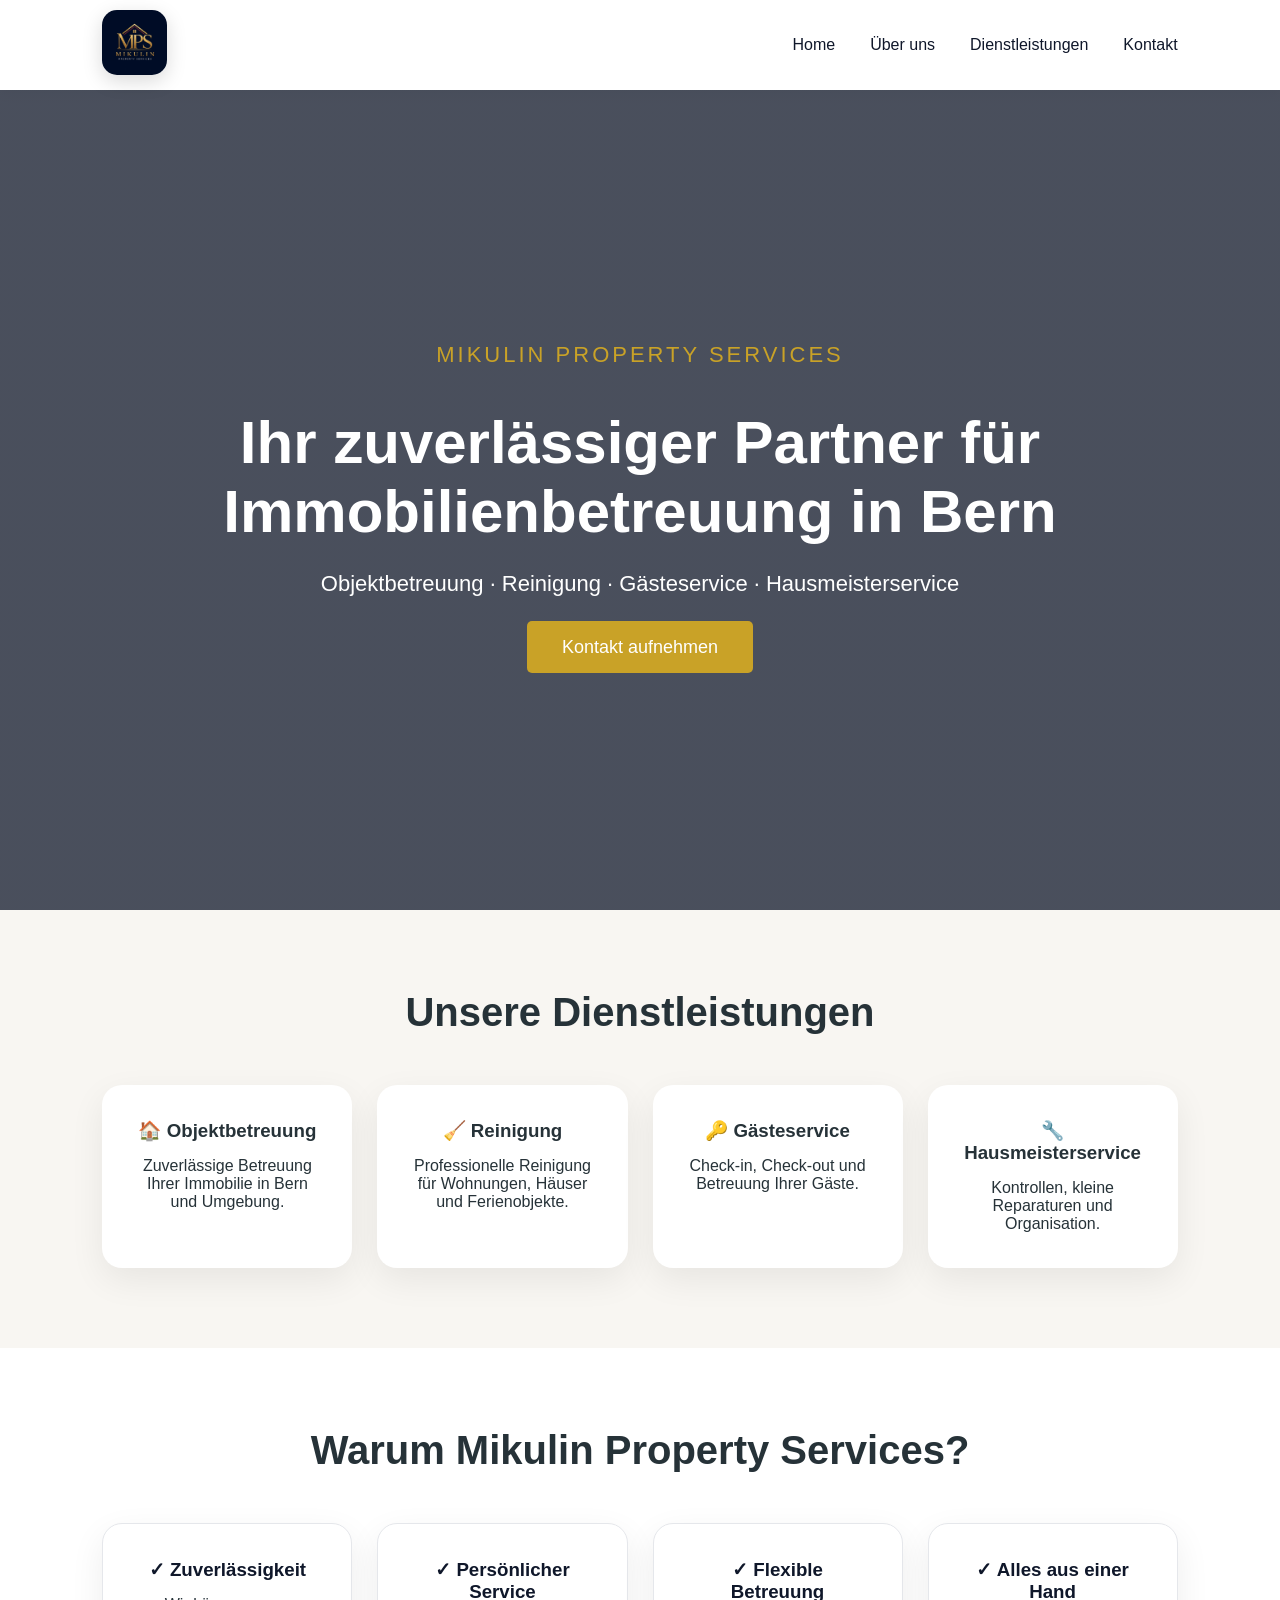
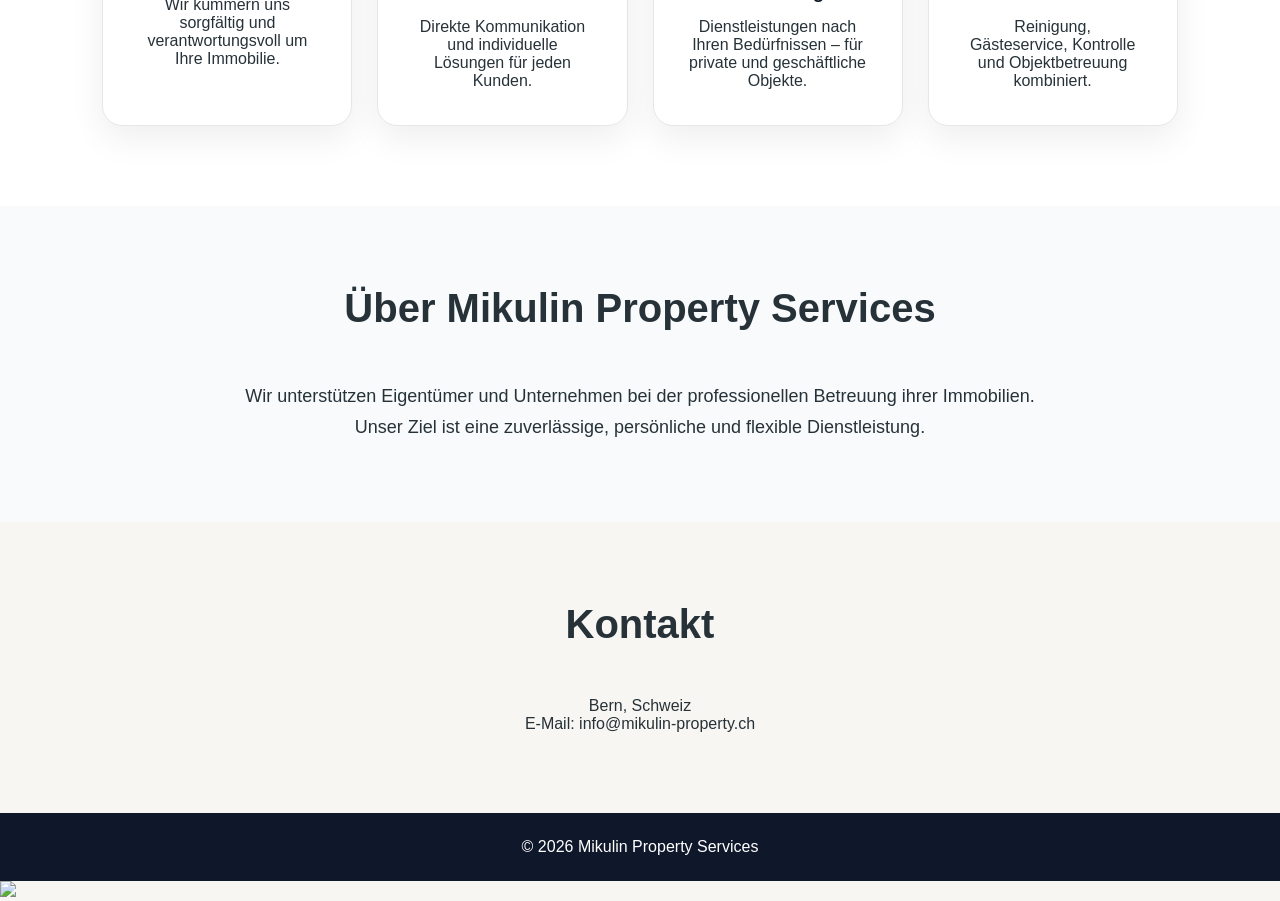
==== index.html @ 5e5d165b "Update index.html" ====
<!DOCTYPE html>
<html lang="de">

<head>

<meta charset="UTF-8">
<meta name="viewport" content="width=device-width, initial-scale=1.0">

<title>Mikulin Property Services</title>

<link rel="stylesheet" href="css/style.css">

</head>


<body>


<!-- Navigation -->

<nav>

<div class="logo">
    <img src="logo.png" alt="Mikulin Property Services">
</div>


<div class="menu">

<a href="index.html">Home</a>
<a href="about.html">Über uns</a>
<a href="services.html">Dienstleistungen</a>
<a href="contact.html">Kontakt</a>

</div>

</nav>



<!-- Hero -->

<header class="hero">


<div class="hero-content">


<p class="subtitle">
MIKULIN PROPERTY SERVICES
</p>


<h1>
Ihr zuverlässiger Partner
für Immobilienbetreuung
in Bern
</h1>


<p>
Objektbetreuung · Reinigung · Gästeservice · Hausmeisterservice
</p>


<a class="button" href="contact.html">
Kontakt aufnehmen
</a>


</div>


</header>





<!-- Services -->

<section>


<h2>
Unsere Dienstleistungen
</h2>


<div class="services">


<div class="card">

<h3>🏠 Objektbetreuung</h3>

<p>
Zuverlässige Betreuung Ihrer Immobilie in Bern und Umgebung.
</p>

</div>



<div class="card">

<h3>🧹 Reinigung</h3>

<p>
Professionelle Reinigung für Wohnungen, Häuser und Ferienobjekte.
</p>

</div>



<div class="card">

<h3>🔑 Gästeservice</h3>

<p>
Check-in, Check-out und Betreuung Ihrer Gäste.
</p>

</div>



<div class="card">

<h3>🔧 Hausmeisterservice</h3>

<p>
Kontrollen, kleine Reparaturen und Organisation.
</p>

</div>


</div>


</section>

<section class="why">


<h2>
Warum Mikulin Property Services?
</h2>



<div class="services">



<div class="card">

<h3>✓ Zuverlässigkeit</h3>

<p>
Wir kümmern uns sorgfältig und verantwortungsvoll
um Ihre Immobilie.
</p>

</div>



<div class="card">

<h3>✓ Persönlicher Service</h3>

<p>
Direkte Kommunikation und individuelle Lösungen
für jeden Kunden.
</p>

</div>



<div class="card">

<h3>✓ Flexible Betreuung</h3>

<p>
Dienstleistungen nach Ihren Bedürfnissen –
für private und geschäftliche Objekte.
</p>

</div>



<div class="card">

<h3>✓ Alles aus einer Hand</h3>

<p>
Reinigung, Gästeservice, Kontrolle und
Objektbetreuung kombiniert.
</p>

</div>



</div>


</section>



<!-- About -->

<section class="about">


<h2>
Über Mikulin Property Services
</h2>


<p>

Wir unterstützen Eigentümer und Unternehmen
bei der professionellen Betreuung ihrer Immobilien.

Unser Ziel ist eine zuverlässige,
persönliche und flexible Dienstleistung.

</p>


</section>





<!-- Contact -->


<section class="contact">


<h2>
Kontakt
</h2>


<p>
Bern, Schweiz
</p>


<p>
E-Mail: info@mikulin-property.ch
</p>


</section>





<footer>

<p>
© 2026 Mikulin Property Services
</p>

</footer>

<a
class="whatsapp"

href="https://wa.me/41799398542"

target="_blank">

<img src="https://upload.wikimedia.org/wikipedia/commons/6/6b/WhatsApp.svg">

</a>

</body>

</html>
---- css/style.css ----
* {
    margin: 0;
    padding: 0;
    box-sizing: border-box;
}


body{

    font-family:Arial,sans-serif;

    background:#F8F6F2;

    color:#263238;

}


/* NAVIGATION */

nav {

    height:90px;

    width:100%;

    display:flex;

    justify-content:space-between;

    align-items:center;

    padding:0 8%;

   background:#ffffff;
box-shadow:0 2px 15px rgba(0,0,0,.05);
  
}

.logo {
    font-size: 24px;
    font-weight: bold;
    color: #0f172a;
}


.logo span {
    color: #c9a227;
}


.menu {
    display: flex;
    gap: 35px;
}


.menu a {
    text-decoration: none;
    color: #0f172a;
    font-size: 16px;
}


.menu a:hover {
    color: #c9a227;
}





/* HERO SECTION */


.hero {

    height: calc(100vh - 80px);

    background:
    linear-gradient(
    rgba(15,23,42,0.75),
    rgba(15,23,42,0.75)
    ),
    url("../images/house.jpg");


    background-size: cover;
    background-position: center;


    display: flex;
    justify-content: center;
    align-items: center;


    text-align: center;

    color:white;

}



.hero-content {

    max-width:900px;

}



.hero h1 {

    font-size:60px;
    margin-bottom:25px;

}



.hero p {

    font-size:22px;
    margin-bottom:40px;

}



.button {

    background:#c9a227;

    color:white;

    padding:16px 35px;

    border-radius:5px;

    text-decoration:none;

    font-size:18px;

}





/* SERVICES */


section {

    padding:80px 8%;

}



h2 {

    text-align:center;

    font-size:40px;

    margin-bottom:50px;

}



.services {

    display:grid;

    grid-template-columns:repeat(4,1fr);

    gap:25px;

}



.card {

    background:#f8fafc;
    text-align:center;

    background:white;

border-radius:20px;

padding:35px;

box-shadow:0 12px 35px rgba(0,0,0,.07);

transition:.35s;

}



.card h3 {

    margin-bottom:15px;

}



.card:hover{

transform:translateY(-10px);

box-shadow:0 20px 45px rgba(0,0,0,.12);

}





/* ABOUT */


.about {

    background:#f8fafc;

    text-align:center;

}



.about p {

    max-width:800px;

    margin:auto;

    font-size:18px;

    line-height:1.7;

}





/* CONTACT */


.contact {

    text-align:center;

}





/* FOOTER */


footer {

    background:#0f172a;

    color:white;

    text-align:center;

    padding:25px;

}
.subtitle {

    letter-spacing: 3px;
    font-size: 16px;
    color:#c9a227;
    margin-bottom:20px;

}

.why {

    background:#ffffff;

}


.why .card {

    border:1px solid #e5e7eb;

}


.why .card h3 {

    color:#0f172a;

}

.logo img {

    height: 65px;
    width: auto;

    border-radius: 15px;

    box-shadow: 0 6px 20px rgba(0,0,0,0.15);

}
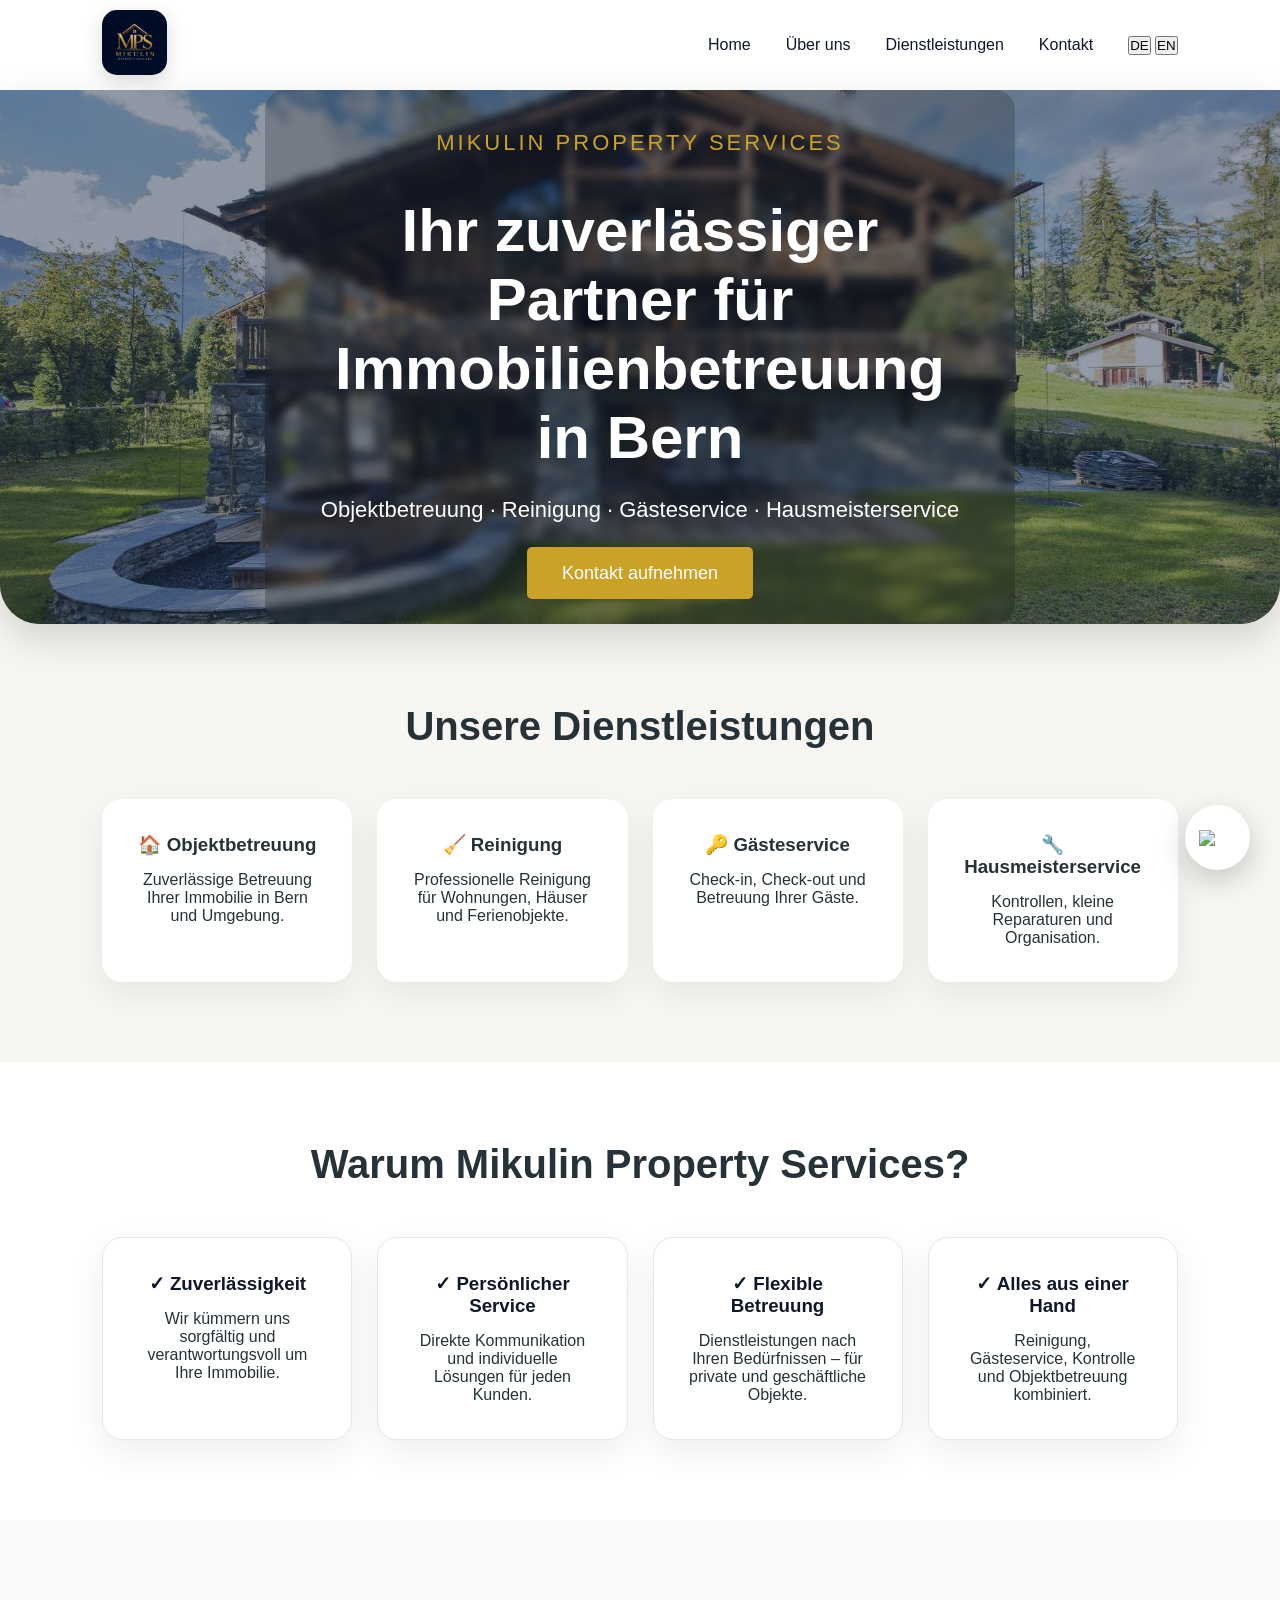
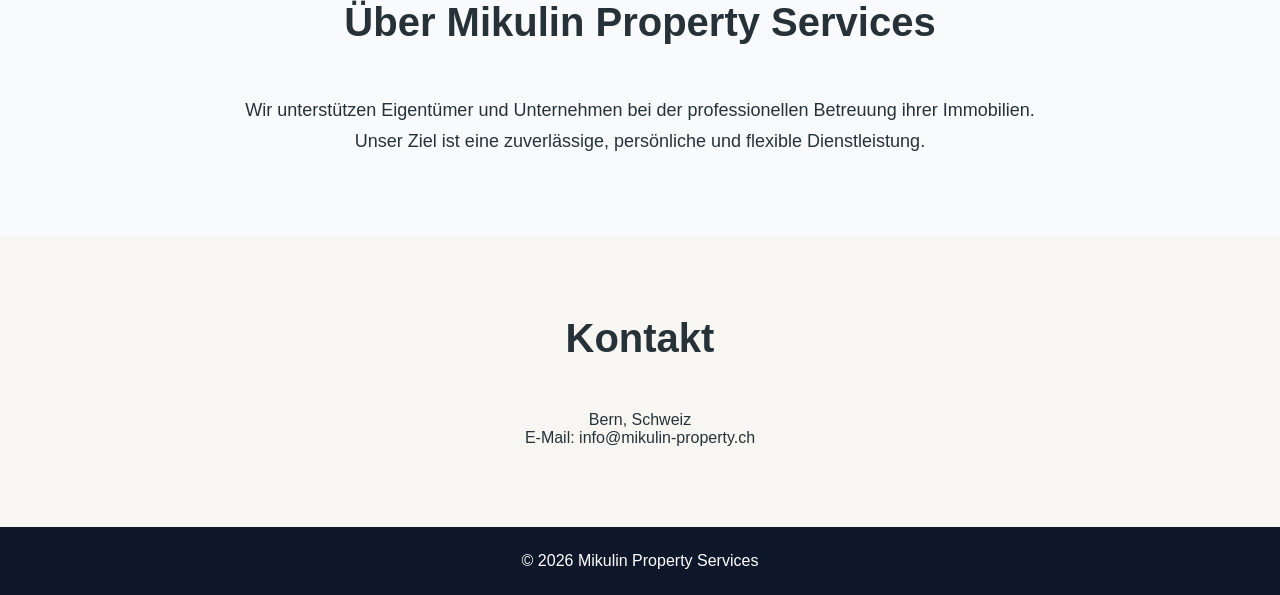
==== commit 67cb53a2: "Update index.html" ====
--- a/index.html
+++ b/index.html
@@ -31,7 +31,13 @@
 <a href="about.html">Über uns</a>
 <a href="services.html">Dienstleistungen</a>
 <a href="contact.html">Kontakt</a>
-
+<div class="language-switcher">
+
+    <button onclick="changeLanguage('de')">DE</button>
+
+    <button onclick="changeLanguage('en')">EN</button>
+
+</div>
 </div>
 
 </nav>
@@ -286,7 +292,8 @@
 <img src="https://upload.wikimedia.org/wikipedia/commons/6/6b/WhatsApp.svg">
 
 </a>
-
+<script src="js/translations.js"></script>
+<script src="js/script.js"></script>
 </body>
 
 </html>
--- a/css/style.css
+++ b/css/style.css
@@ -59,13 +59,40 @@
     text-decoration: none;
     color: #0f172a;
     font-size: 16px;
+     position:relative;
+    transition:.35s;
+
+}
+
+.menu a::after{
+
+    content:"";
+
+    position:absolute;
+
+    left:0;
+
+    bottom:-8px;
+
+    width:0;
+
+    height:2px;
+
+    background:#C8A24C;
+
+    transition:.35s;
+
 }
 
 
 .menu a:hover {
     color: #c9a227;
 }
-
+.menu a:hover::after{
+
+    width:100%;
+
+}
 
 
 
@@ -74,40 +101,83 @@
 
 
 .hero {
-
-    height: calc(100vh - 80px);
+      position:relative;
+
+    overflow:hidden;
+
+  background:
+    linear-gradient(
+        rgba(16,35,63,.45),
+        rgba(16,35,63,.45)
+    ),
+    url("../hero-house.jpg");
+
+    background-size:cover;
+
+    background-position:center;
+
+    background-repeat:no-repeat;
+
+    display:flex;
+
+    justify-content:center;
+
+    align-items:center;
+
+    text-align:center;
+
+    color:white;
+    border-bottom-left-radius: 40px;
+border-bottom-right-radius: 40px;
+    box-shadow: 0 15px 40px rgba(0,0,0,.15);
+
+
+
+}
+
+.hero::before{
+
+    content:"";
+
+    position:absolute;
+
+    inset:0;
 
     background:
-    linear-gradient(
-    rgba(15,23,42,0.75),
-    rgba(15,23,42,0.75)
-    ),
-    url("../images/house.jpg");
-
-
-    background-size: cover;
-    background-position: center;
-
-
-    display: flex;
-    justify-content: center;
-    align-items: center;
-
-
-    text-align: center;
-
-    color:white;
-
-}
-
+        linear-gradient(
+            rgba(16,35,63,.35),
+            rgba(16,35,63,.35)
+        ),
+        url("../hero-house.jpg");
+
+    background-size:cover;
+    background-position:center;
+
+    filter:blur(4px);
+
+    transform:scale(1.08);
+
+    z-index:-1;
+
+}
 
 
 .hero-content {
 
-    max-width:900px;
-
-}
-
+    max-width:750px;
+
+    padding:40px;
+
+    background:rgba(0,0,0,.18);
+
+    backdrop-filter:blur(4px);
+
+    -webkit-backdrop-filter:blur(4px);
+
+    border-radius:20px;
+    animation:fadeUp 1.2s ease;
+
+}
 
 
 .hero h1 {
@@ -317,3 +387,127 @@
     box-shadow: 0 6px 20px rgba(0,0,0,0.15);
 
 }
+
+.whatsapp{
+
+position:fixed;
+
+right:30px;
+
+bottom:30px;
+
+width:65px;
+
+height:65px;
+
+background:white;
+
+border-radius:50%;
+
+display:flex;
+
+justify-content:center;
+
+align-items:center;
+
+box-shadow:0 10px 30px rgba(0,0,0,.2);
+
+z-index:999;
+
+transition:.3s;
+
+}
+
+.whatsapp img{
+
+width:38px;
+     
+
+}
+
+.whatsapp:hover{
+
+transform:scale(1.12);
+
+}
+@keyframes fadeUp{
+
+    from{
+
+        opacity:0;
+
+        transform:translateY(40px);
+
+    }
+
+    to{
+
+        opacity:1;
+
+        transform:translateY(0);
+
+    }
+
+}
+
+.button{
+
+    transition:.35s;
+
+}
+
+.button:hover{
+
+    transform:translateY(-4px);
+
+    background:#B68E36;
+
+    box-shadow:0 12px 25px rgba(200,162,76,.35);
+
+}
+
+.card:hover{
+
+    transform:translateY(-10px) scale(1.03);
+
+}
+
+.logo img{
+
+    transition:.4s;
+
+}
+
+.logo img:hover{
+
+    transform:scale(1.05);
+
+}
+
+@keyframes pulse{
+
+    0%{
+
+        box-shadow:0 0 0 0 rgba(37,211,102,.6);
+
+    }
+
+    70%{
+
+        box-shadow:0 0 0 18px rgba(37,211,102,0);
+
+    }
+
+    100%{
+
+        box-shadow:0 0 0 0 rgba(37,211,102,0);
+
+    }
+
+}
+
+.whatsapp{
+
+    animation:pulse 2.5s infinite;
+
+}
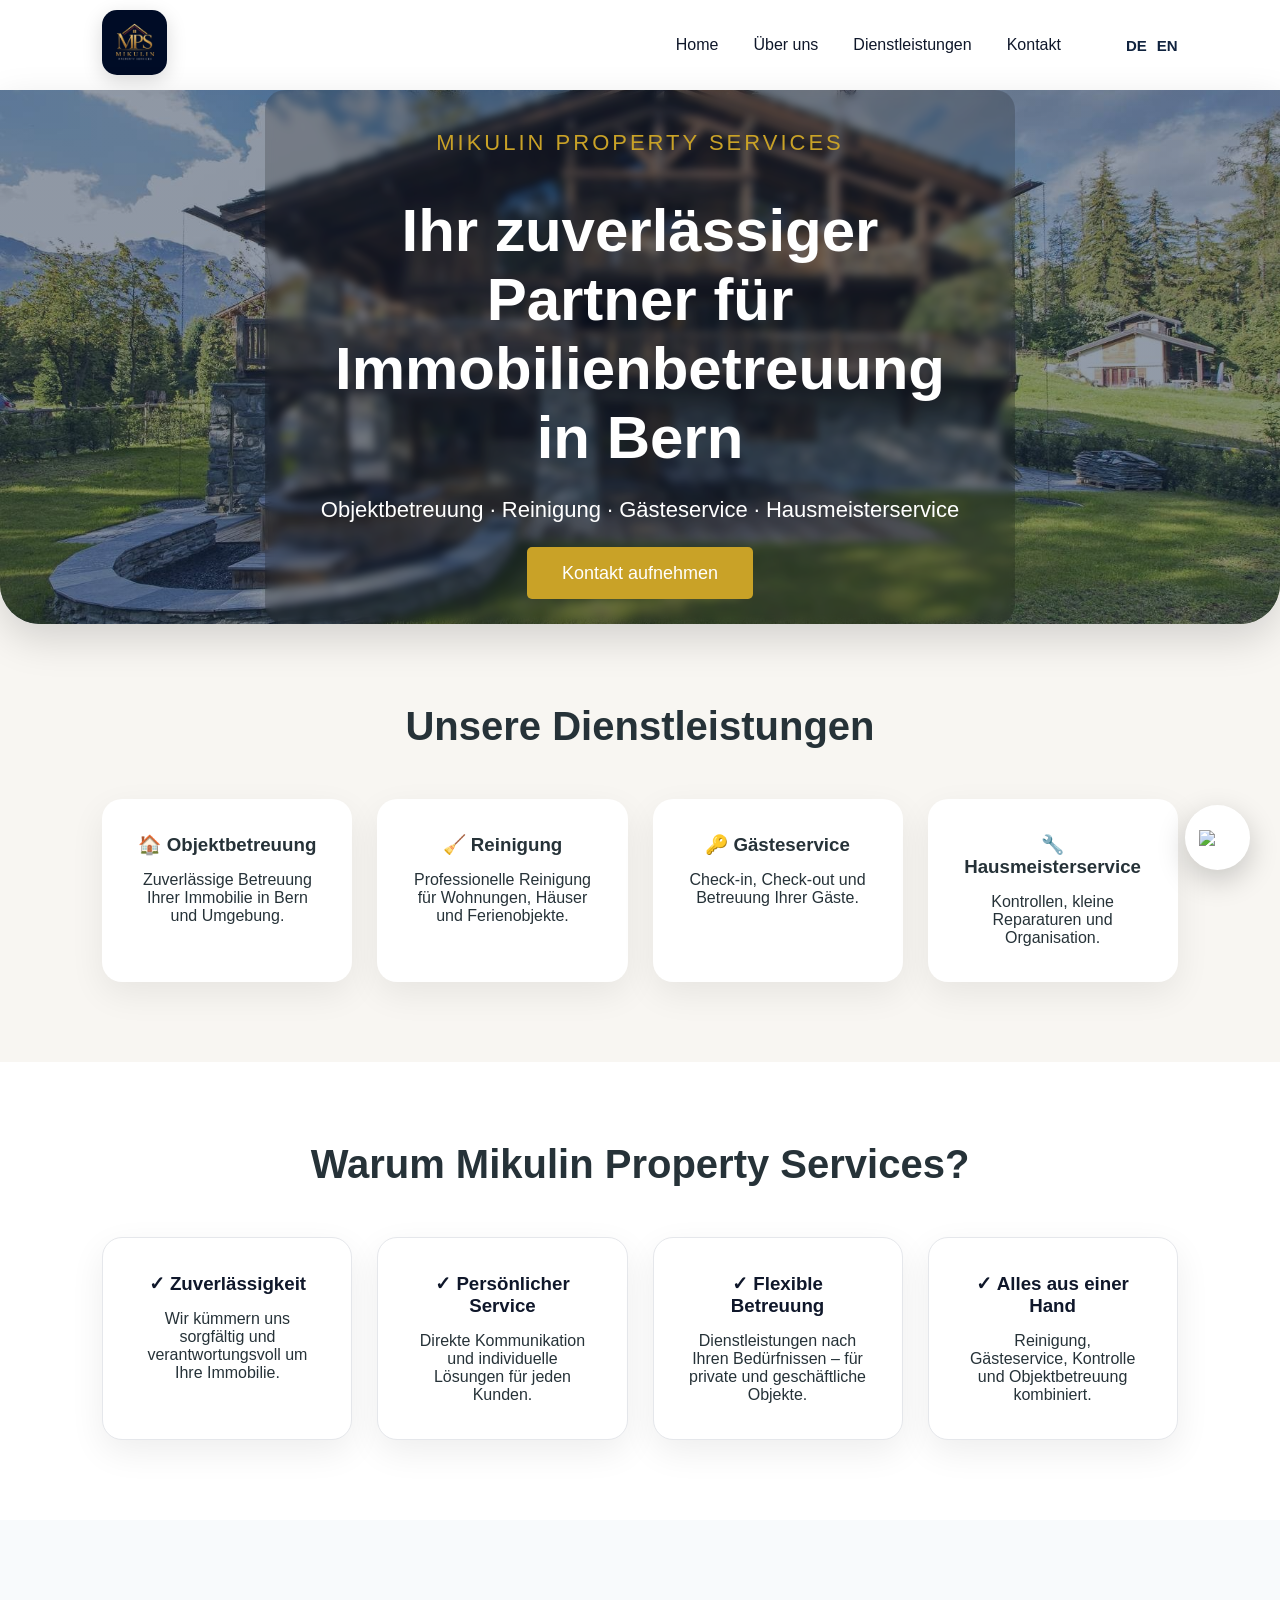
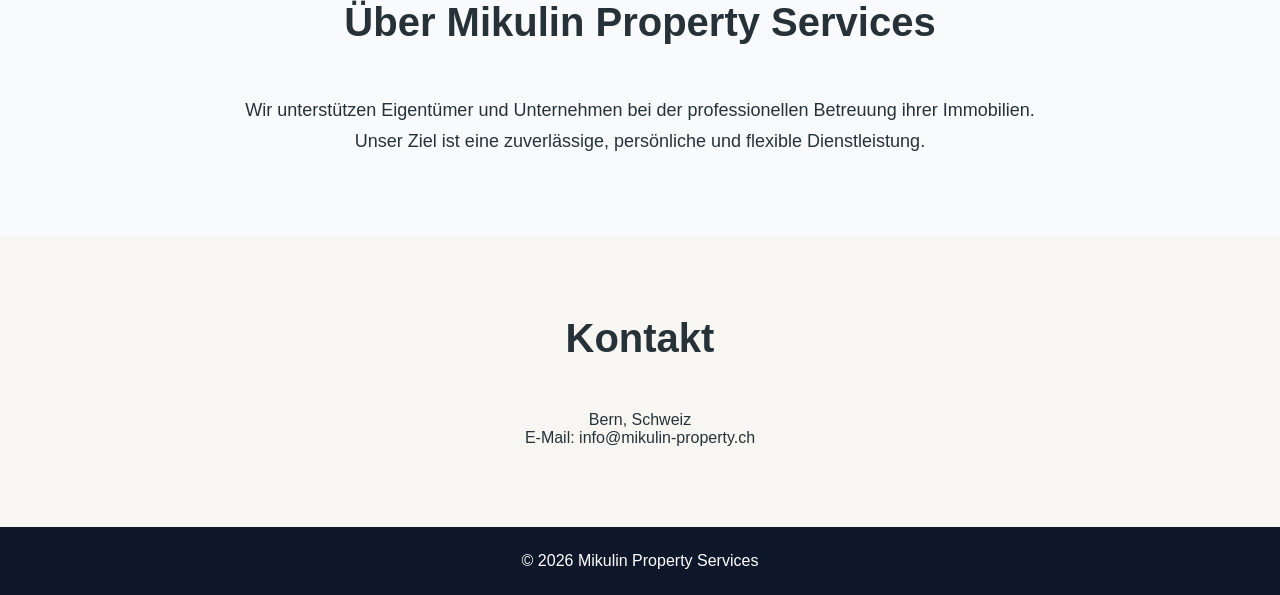
==== commit 0f393fa3: "Update index.html" ====
--- a/index.html
+++ b/index.html
@@ -57,7 +57,7 @@
 </p>
 
 
-<h1>
+<h1 data-key="hero-title">
 Ihr zuverlässiger Partner
 für Immobilienbetreuung
 in Bern
--- a/css/style.css
+++ b/css/style.css
@@ -511,3 +511,36 @@
     animation:pulse 2.5s infinite;
 
 }
+.language-switcher{
+
+    display:flex;
+
+    gap:10px;
+
+    margin-left:30px;
+
+}
+
+.language-switcher button{
+
+    background:none;
+
+    border:none;
+
+    cursor:pointer;
+
+    font-size:15px;
+
+    font-weight:bold;
+
+    color:#10233F;
+
+    transition:.3s;
+
+}
+
+.language-switcher button:hover{
+
+    color:#C8A24C;
+
+}
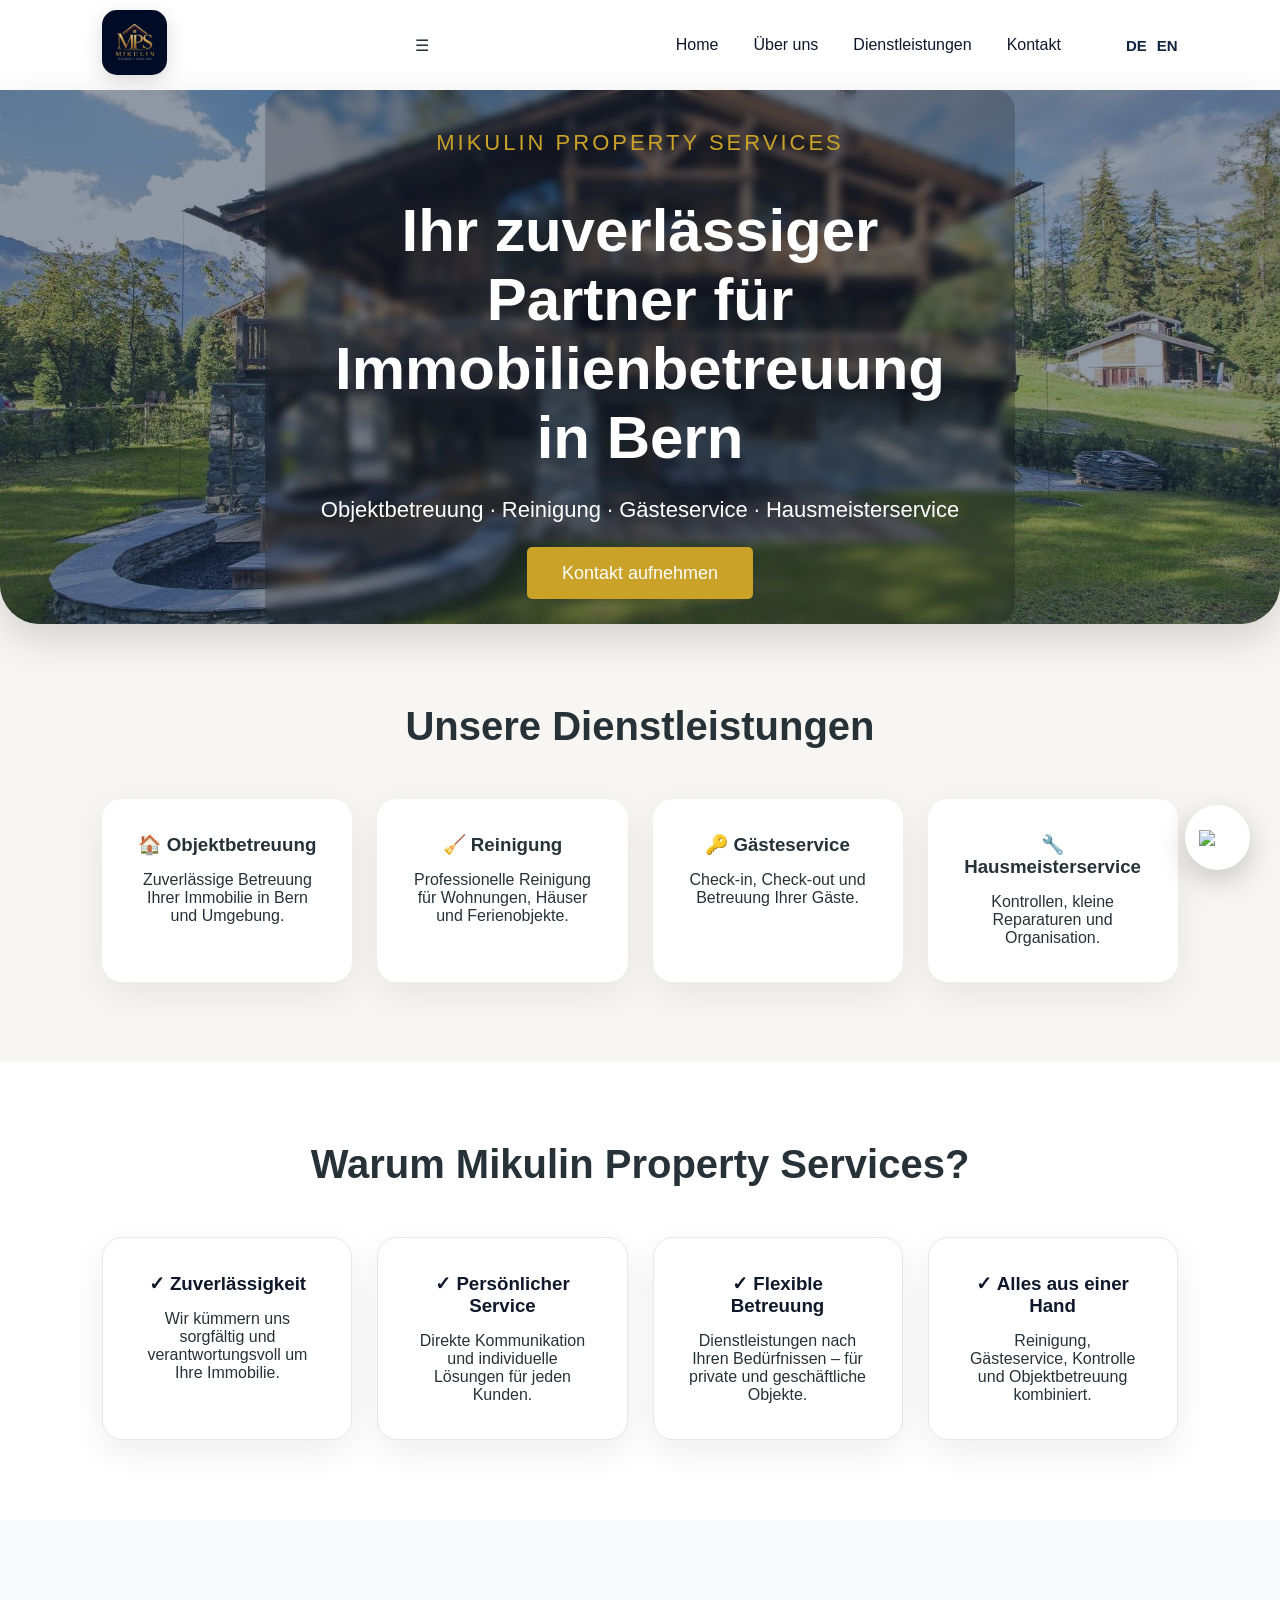
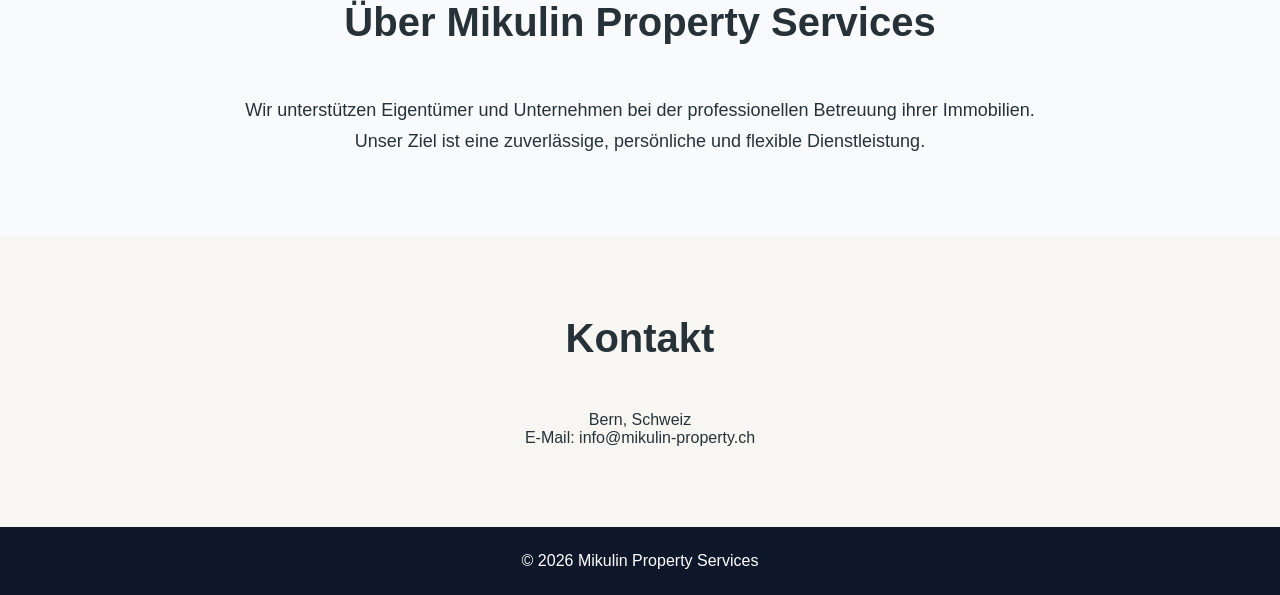
==== commit b90fc9d9: "Update index.html" ====
--- a/index.html
+++ b/index.html
@@ -24,8 +24,13 @@
     <img src="logo.png" alt="Mikulin Property Services">
 </div>
 
-
-<div class="menu">
+    <div class="burger" id="burger">
+
+    ☰
+
+</div>
+
+<div class="menu" id="menu">
 
 <a href="index.html">Home</a>
 <a href="about.html">Über uns</a>
--- a/css/style.css
+++ b/css/style.css
@@ -34,6 +34,7 @@
 
    background:#ffffff;
 box-shadow:0 2px 15px rgba(0,0,0,.05);
+
   
 }
 
@@ -386,6 +387,7 @@
 
     box-shadow: 0 6px 20px rgba(0,0,0,0.15);
 
+
 }
 
 .whatsapp{
@@ -544,3 +546,88 @@
     color:#C8A24C;
 
 }
+
+/* ==========================================
+   MOBILE VERSION
+========================================== */
+
+@media (max-width: 768px) {
+
+    nav {
+        flex-direction: column;
+        height: auto;
+        padding: 20px;
+        gap: 20px;
+    }
+
+    .logo img {
+        height: 55px;
+    }
+
+    .menu {
+        flex-wrap: wrap;
+        justify-content: center;
+        gap: 18px;
+    }
+
+    .hero {
+        height: 430px;
+        padding: 25px;
+    }
+
+    .hero-content {
+        width: 100%;
+        max-width: 100%;
+        padding: 25px;
+    }
+
+    .hero h1 {
+        font-size: 34px;
+    }
+
+    .hero p {
+        font-size: 18px;
+    }
+
+    h2 {
+        font-size: 30px;
+    }
+
+    .services {
+        grid-template-columns: 1fr;
+    }
+
+    .about p {
+        font-size: 17px;
+    }
+
+    .button {
+        display: inline-block;
+        width: 100%;
+        max-width: 280px;
+    }
+
+    .whatsapp {
+        width: 55px;
+        height: 55px;
+        right: 18px;
+        bottom: 18px;
+    }
+
+}
+
+/* Телефоны */
+@media (max-width: 768px) {
+
+}
+
+/* Планшеты */
+@media (max-width: 1024px) {
+
+}
+
+/* Очень большие мониторы */
+@media (min-width: 1400px) {
+
+}
+
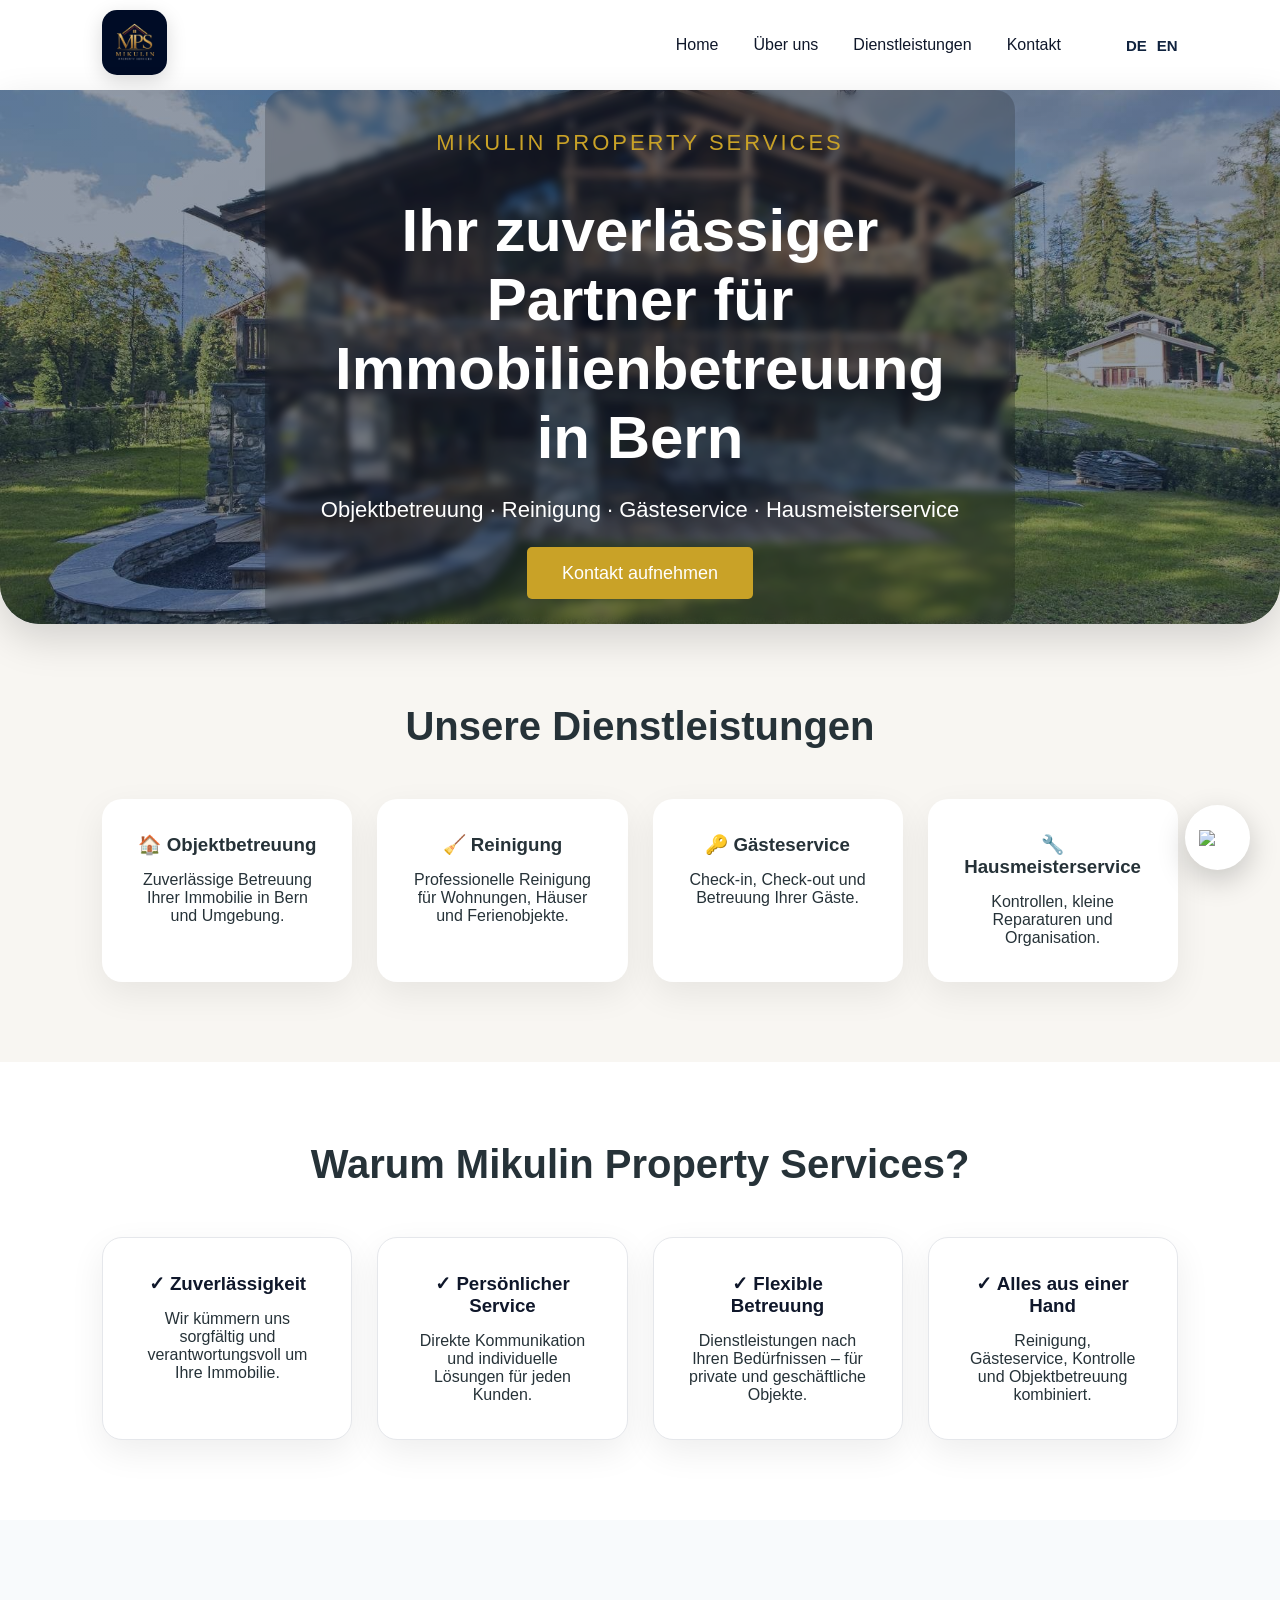
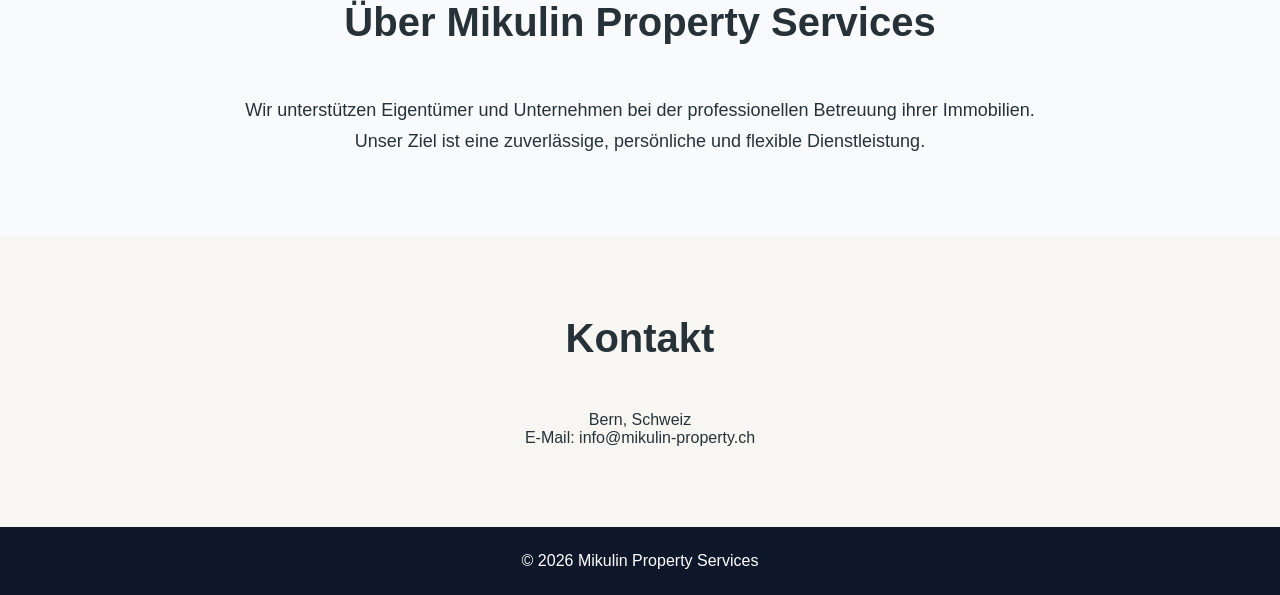
==== commit 16188ec2: "Update index.html" ====
--- a/index.html
+++ b/index.html
@@ -24,9 +24,11 @@
     <img src="logo.png" alt="Mikulin Property Services">
 </div>
 
-    <div class="burger" id="burger">
-
-    ☰
+<div class="burger" id="burger">
+
+    <span></span>
+    <span></span>
+    <span></span>
 
 </div>
 
--- a/css/style.css
+++ b/css/style.css
@@ -53,6 +53,17 @@
 .menu {
     display: flex;
     gap: 35px;
+}
+.burger{
+
+    display:none;
+
+    font-size:34px;
+
+    cursor:pointer;
+
+    color:#10233F;
+
 }
 
 
@@ -552,6 +563,39 @@
 ========================================== */
 
 @media (max-width: 768px) {
+    .burger{
+
+    display:block;
+
+}
+
+.menu{
+
+    display:none;
+
+    flex-direction:column;
+
+    position:absolute;
+
+    top:90px;
+
+    left:0;
+
+    width:100%;
+
+    background:white;
+
+    padding:25px;
+
+    box-shadow:0 10px 25px rgba(0,0,0,.1);
+
+}
+
+.menu.active{
+
+    display:flex;
+
+}
 
     nav {
         flex-direction: column;
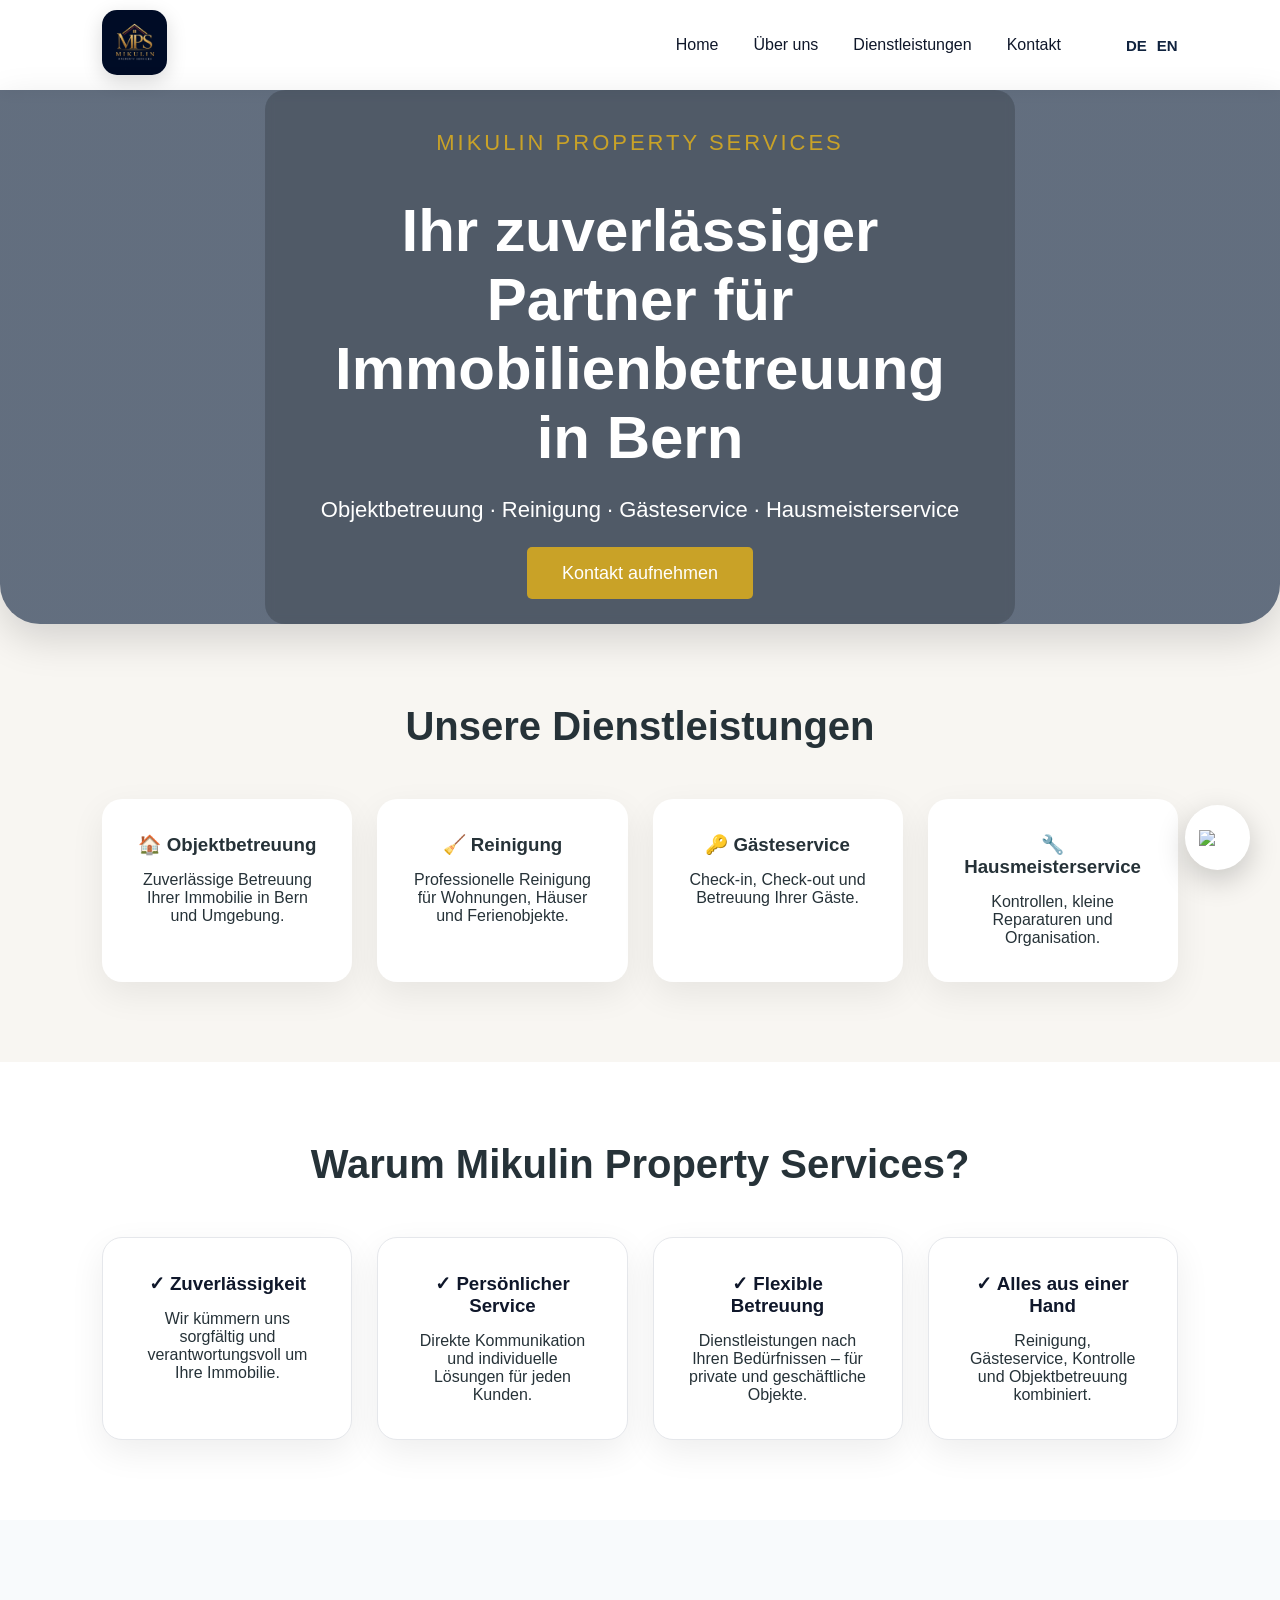
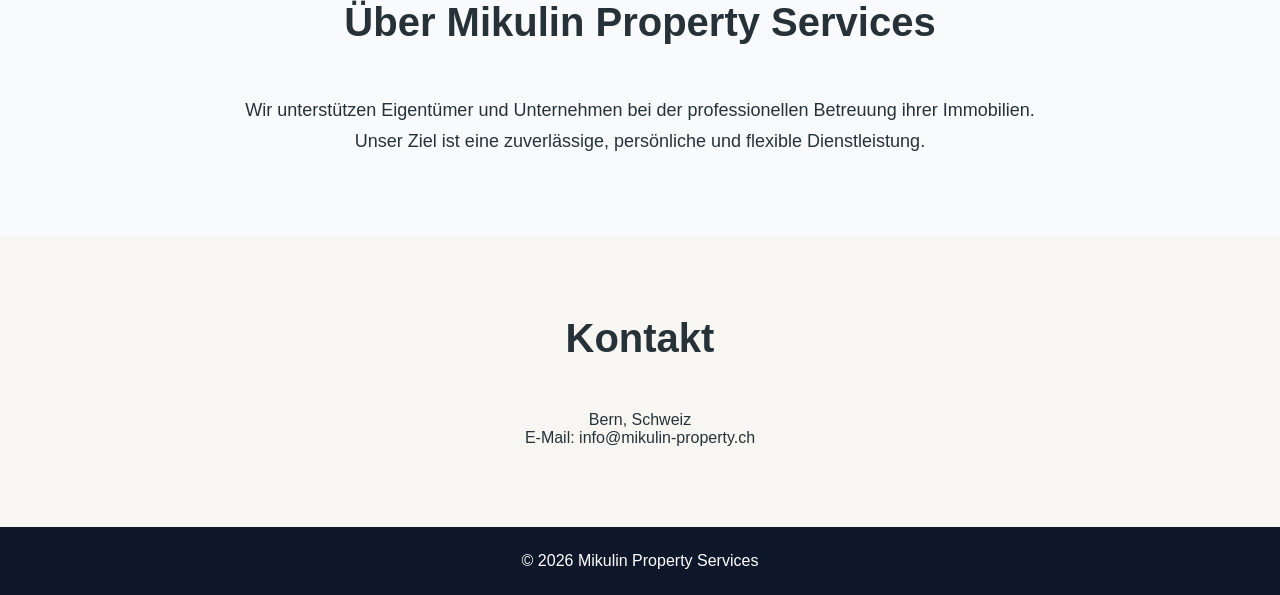
==== commit 1acfd500: "Update index.html" ====
--- a/index.html
+++ b/index.html
@@ -21,7 +21,7 @@
 <nav>
 
 <div class="logo">
-    <img src="logo.png" alt="Mikulin Property Services">
+    <img src="images/logo.png" alt="Mikulin Property Services">
 </div>
 
 <div class="burger" id="burger">
--- a/css/style.css
+++ b/css/style.css
@@ -563,31 +563,114 @@
 ========================================== */
 
 @media (max-width: 768px) {
-    .burger{
-
-    display:block;
+   .burger{
+
+    display:none;
+
+    width:35px;
+
+    height:28px;
+
+    cursor:pointer;
+
+    position:relative;
+
+    z-index:1001;
+
+}
+
+.burger span{
+
+    position:absolute;
+
+    left:0;
+
+    width:100%;
+
+    height:3px;
+
+    background:#10233F;
+
+    border-radius:5px;
+
+    transition:.35s;
+
+}
+
+.burger span:nth-child(1){
+
+    top:0;
+
+}
+
+.burger span:nth-child(2){
+
+    top:12px;
+
+}
+
+.burger span:nth-child(3){
+
+    top:24px;
+
+}
+    .burger.active span:nth-child(1){
+
+    transform:rotate(45deg);
+
+    top:12px;
+
+}
+
+.burger.active span:nth-child(2){
+
+    opacity:0;
+
+}
+
+.burger.active span:nth-child(3){
+
+    transform:rotate(-45deg);
+
+    top:12px;
 
 }
 
 .menu{
 
-    display:none;
+    position:fixed;
+
+    top:0;
+
+    right:-100%;
+
+    width:280px;
+
+    height:100vh;
+
+    background:white;
+
+    display:flex;
 
     flex-direction:column;
 
-    position:absolute;
-
-    top:90px;
-
-    left:0;
-
-    width:100%;
-
-    background:white;
-
-    padding:25px;
-
-    box-shadow:0 10px 25px rgba(0,0,0,.1);
+    justify-content:center;
+
+    align-items:center;
+
+    gap:35px;
+
+    transition:.4s;
+
+    box-shadow:-10px 0 30px rgba(0,0,0,.15);
+
+    z-index:1000;
+
+}
+
+.menu.active{
+
+    right:0;
 
 }
 
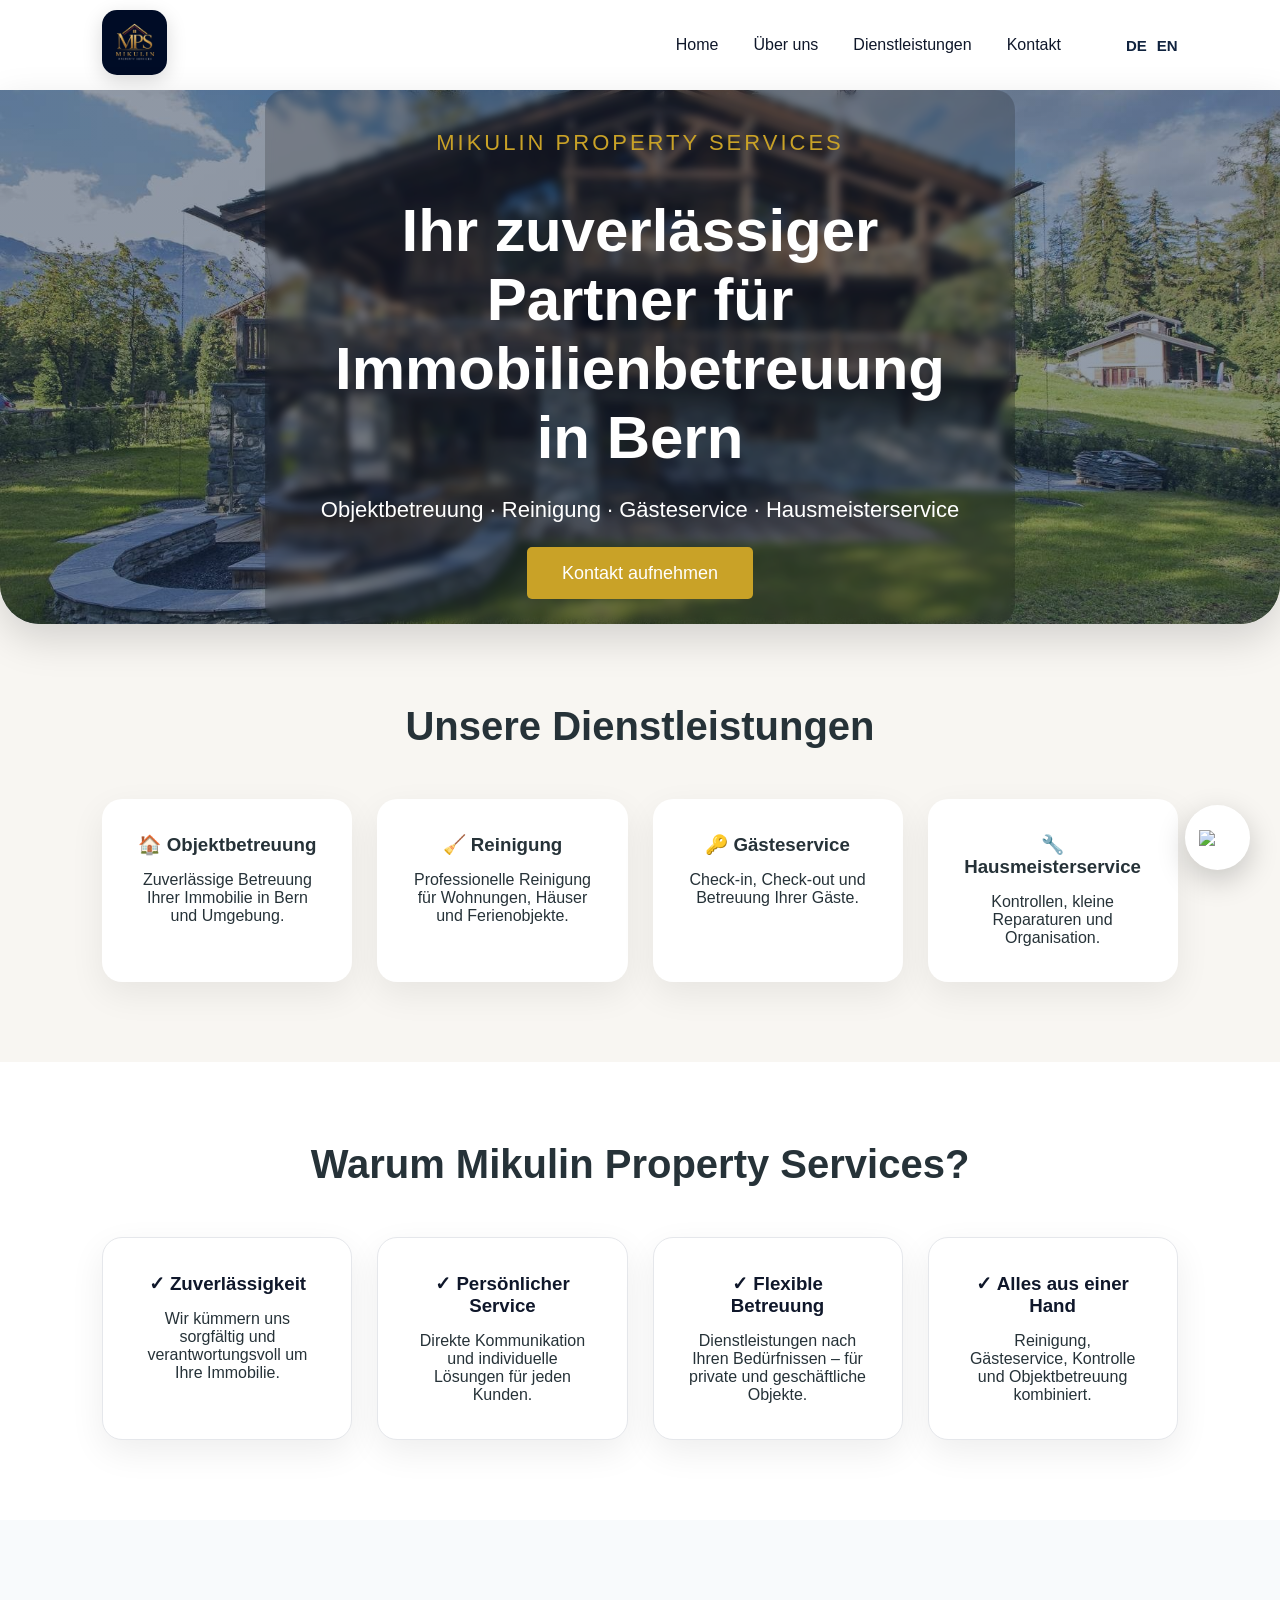
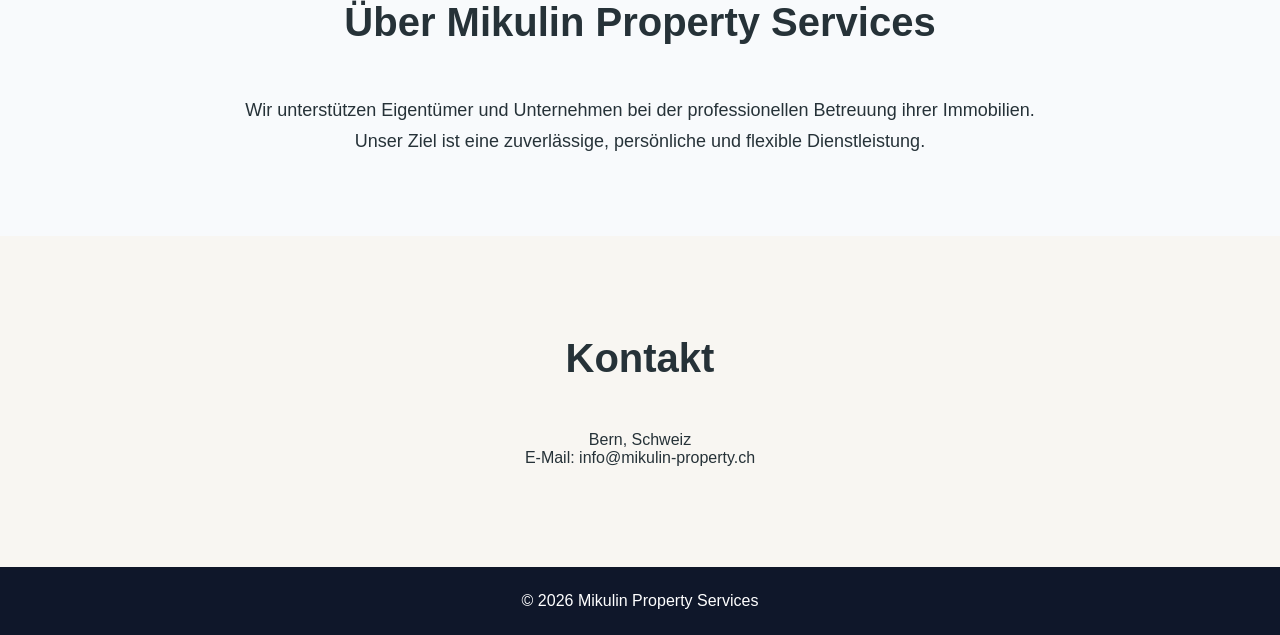
==== commit 1b9c1bf9: "Update index.html" ====
--- a/index.html
+++ b/index.html
@@ -301,6 +301,7 @@
 </a>
 <script src="js/translations.js"></script>
 <script src="js/script.js"></script>
+<script src="js/contact.js"></script>
 </body>
 
 </html>
--- a/css/style.css
+++ b/css/style.css
@@ -122,7 +122,7 @@
         rgba(16,35,63,.45),
         rgba(16,35,63,.45)
     ),
-    url("../hero-house.jpg");
+   url("../images/hero-house.jpg");
 
     background-size:cover;
 
@@ -160,7 +160,7 @@
             rgba(16,35,63,.35),
             rgba(16,35,63,.35)
         ),
-        url("../hero-house.jpg");
+       url("../images/hero-house.jpg");
 
     background-size:cover;
     background-position:center;
@@ -758,3 +758,233 @@
 
 }
 
+/* ==========================================
+   CONTACT FORM
+========================================== */
+
+.contact{
+    background:#F8F6F2;
+    padding:100px 8%;
+}
+
+.contact-container{
+    max-width:1200px;
+    margin:auto;
+    background:#fff;
+    border-radius:24px;
+    padding:60px;
+    box-shadow:0 15px 45px rgba(0,0,0,.08);
+}
+
+.contact-title{
+    text-align:center;
+    margin-bottom:50px;
+}
+
+.contact-title h2{
+    color:#10233F;
+    font-size:42px;
+    margin-bottom:15px;
+}
+
+.contact-title p{
+    color:#666;
+    font-size:18px;
+}
+
+#bookingForm{
+    display:flex;
+    flex-direction:column;
+    gap:28px;
+}
+
+.row{
+    display:grid;
+    grid-template-columns:1fr 1fr;
+    gap:25px;
+}
+
+.input-group{
+    display:flex;
+    flex-direction:column;
+}
+
+.input-group label{
+    margin-bottom:10px;
+    font-weight:600;
+    color:#10233F;
+}
+
+.input-group input,
+.input-group textarea{
+
+    width:100%;
+
+    padding:16px 18px;
+
+    border:1px solid #ddd;
+
+    border-radius:14px;
+
+    font-size:16px;
+
+    transition:.3s;
+
+    background:white;
+
+}
+
+.input-group textarea{
+
+    resize:vertical;
+    min-height:170px;
+
+}
+
+.input-group input:focus,
+.input-group textarea:focus{
+
+    outline:none;
+
+    border-color:#C8A24C;
+
+    box-shadow:0 0 0 4px rgba(200,162,76,.15);
+
+}
+
+.guests{
+
+    background:#fafafa;
+
+    border-radius:18px;
+
+    padding:30px;
+
+}
+
+.guests h3{
+
+    color:#10233F;
+
+    margin-bottom:25px;
+
+}
+
+.guest-row{
+
+    display:flex;
+
+    justify-content:space-between;
+
+    align-items:center;
+
+    margin-bottom:20px;
+
+}
+
+.counter{
+
+    display:flex;
+
+    align-items:center;
+
+    gap:18px;
+
+}
+
+.counter button{
+
+    width:40px;
+
+    height:40px;
+
+    border:none;
+
+    border-radius:50%;
+
+    background:#10233F;
+
+    color:white;
+
+    cursor:pointer;
+
+    font-size:22px;
+
+    transition:.3s;
+
+}
+
+.counter button:hover{
+
+    background:#C8A24C;
+
+}
+
+.counter span{
+
+    font-size:20px;
+
+    font-weight:bold;
+
+    width:25px;
+
+    text-align:center;
+
+    color:#10233F;
+
+}
+
+.send-button{
+
+    background:#C8A24C;
+
+    color:white;
+
+    border:none;
+
+    padding:18px;
+
+    border-radius:14px;
+
+    font-size:18px;
+
+    cursor:pointer;
+
+    transition:.35s;
+
+}
+
+.send-button:hover{
+
+    background:#B68E36;
+
+    transform:translateY(-3px);
+
+    box-shadow:0 12px 25px rgba(200,162,76,.35);
+
+}
+
+/* Mobile */
+
+@media(max-width:768px){
+
+.row{
+
+grid-template-columns:1fr;
+
+}
+
+.contact-container{
+
+padding:30px;
+
+}
+
+.contact-title h2{
+
+font-size:32px;
+
+}
+
+}
+
